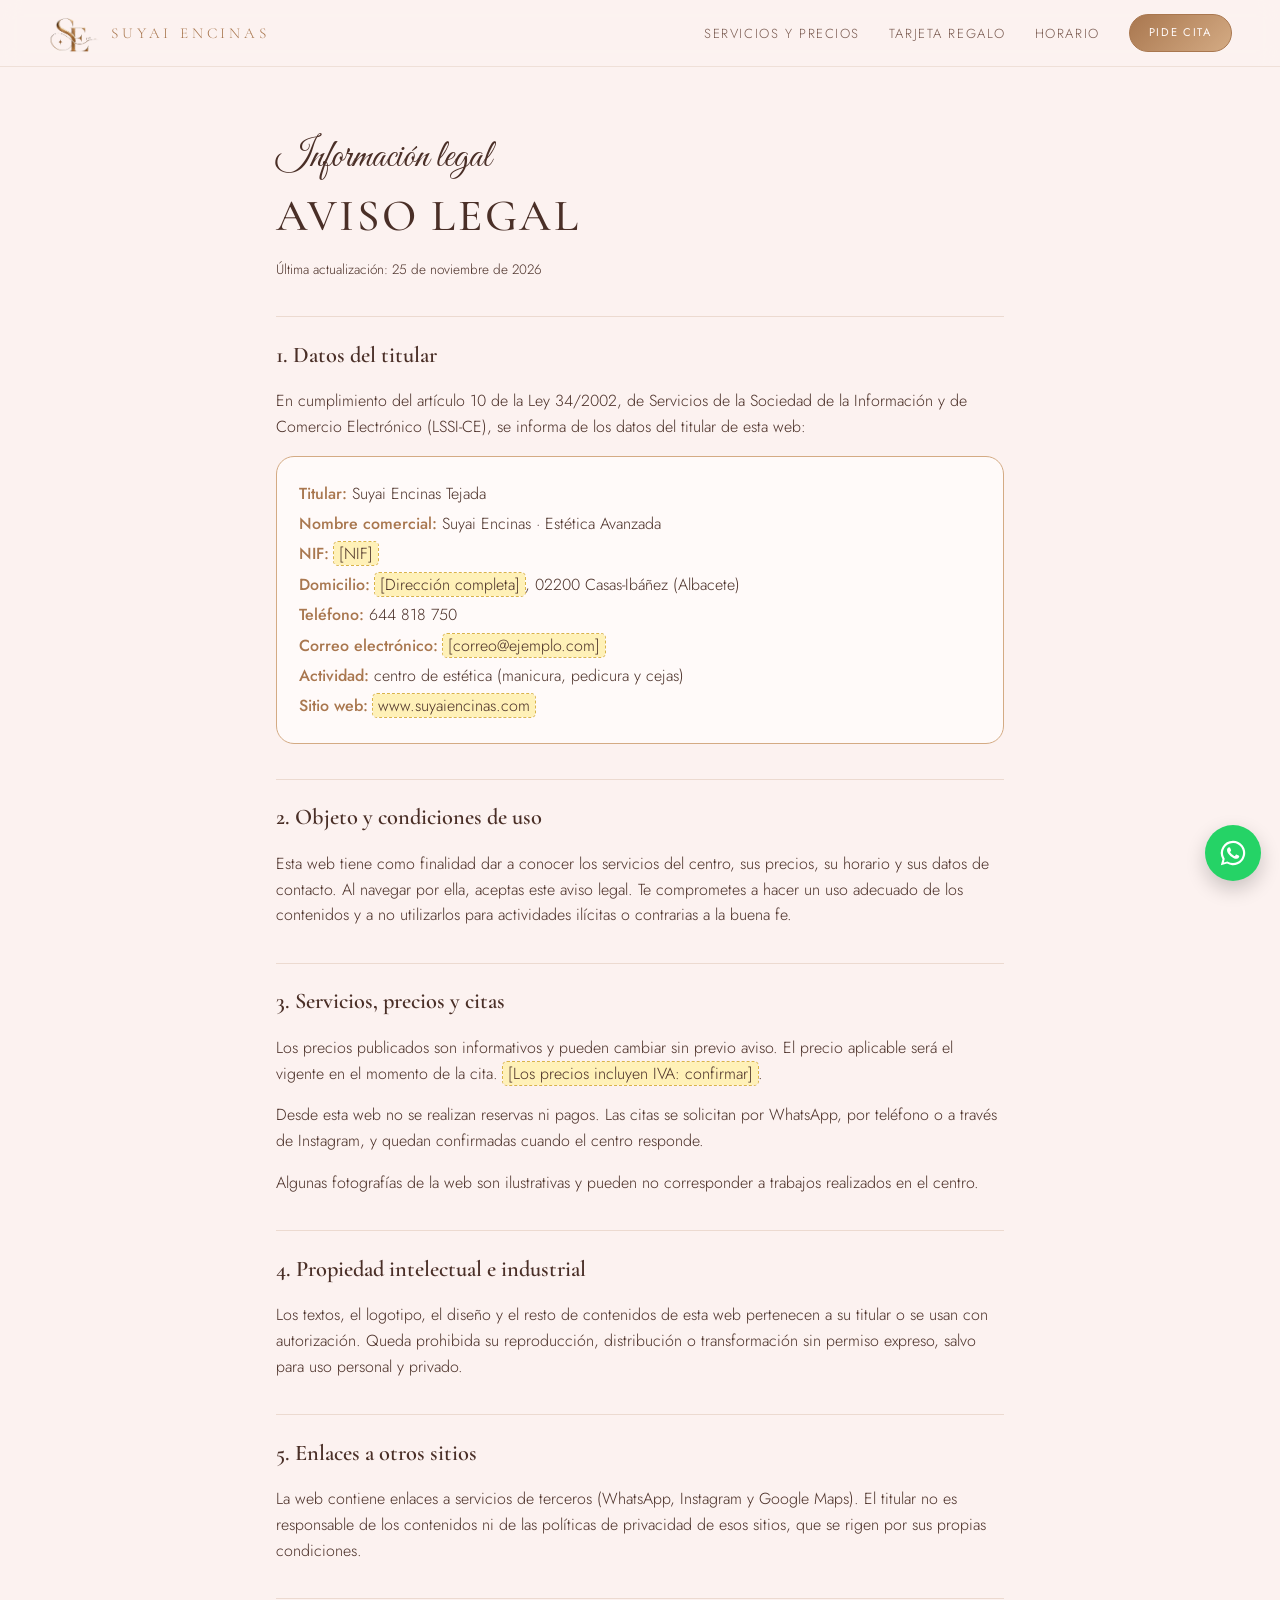
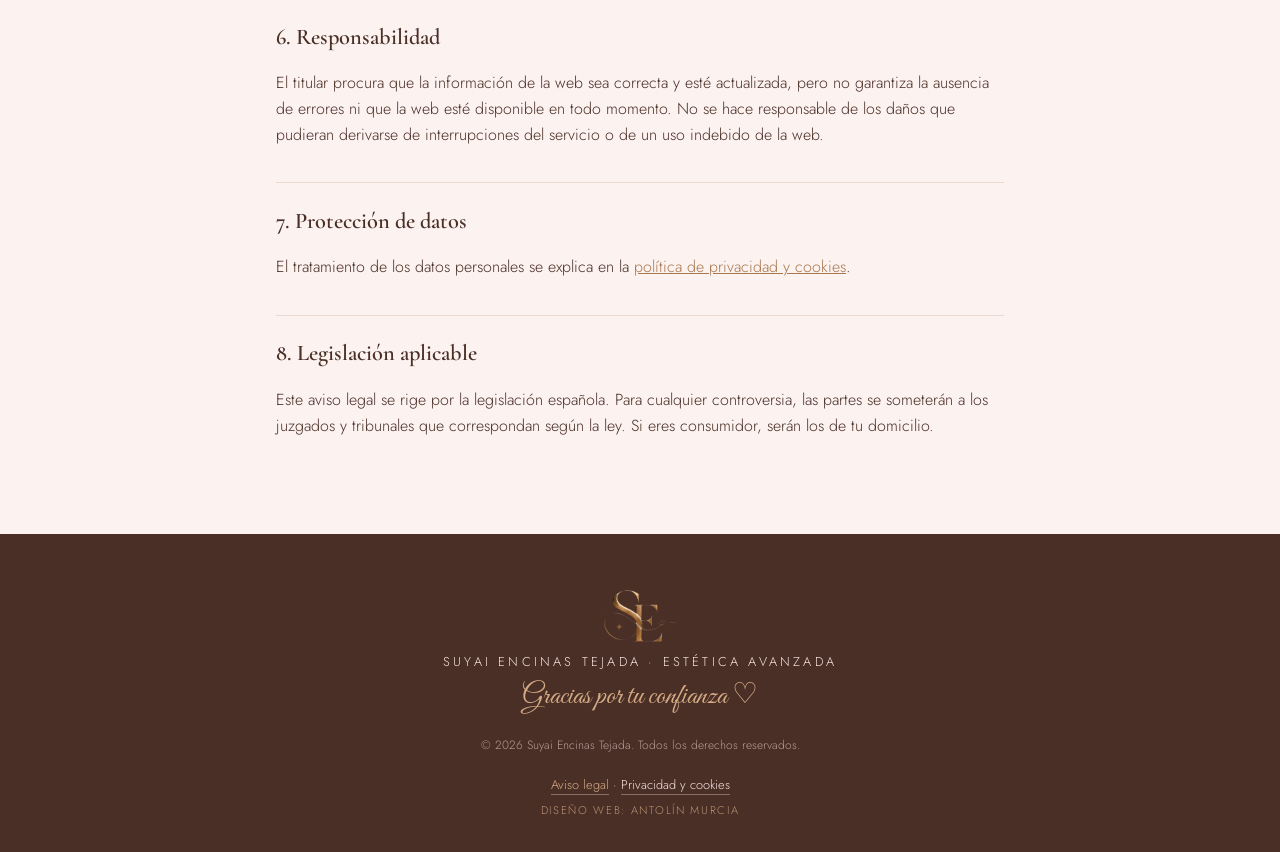
==== aviso-legal.html @ 0d61457f "first commit" ====
<!DOCTYPE html>
<html lang="es">
<head>
  <meta charset="UTF-8">
  <meta name="viewport" content="width=device-width, initial-scale=1.0">
  <title>Aviso legal · Suyai Encinas Estética Avanzada</title>
  <meta name="robots" content="noindex, follow">
  <link rel="preconnect" href="https://fonts.googleapis.com">
  <link rel="preconnect" href="https://fonts.gstatic.com" crossorigin>
  <link href="https://fonts.googleapis.com/css2?family=Cormorant+Garamond:ital,wght@0,400;0,500;0,600;1,400&family=Great+Vibes&family=Jost:wght@300;400;500&display=swap" rel="stylesheet">
  <link rel="icon" type="image/png" href="assets/img/ui/favicon.png">
  <link rel="stylesheet" href="assets/css/main.css">
</head>
<body class="legal-page">

  <!-- Datos por completar: los textos dentro de <mark class="dato"> -->

  <!-- ============ CABECERA (partials/header.html) ============ -->
  <div data-include="partials/header.html"></div>

  <main class="legal">
    <p class="script">Información legal</p>
    <h1>Aviso legal</h1>
    <p class="legal__updated">Última actualización: 25 de noviembre de 2026</p>

    <h2>1. Datos del titular</h2>
    <p>En cumplimiento del artículo 10 de la Ley 34/2002, de Servicios de la Sociedad de la Información y de Comercio Electrónico (LSSI-CE), se informa de los datos del titular de esta web:</p>
    <ul class="legal__data">
      <li><strong>Titular:</strong> Suyai Encinas Tejada</li>
      <li><strong>Nombre comercial:</strong> Suyai Encinas · Estética Avanzada</li>
      <li><strong>NIF:</strong> <mark class="dato">[NIF]</mark></li>
      <li><strong>Domicilio:</strong> <mark class="dato">[Dirección completa]</mark>, 02200 Casas-Ibáñez (Albacete)</li>
      <li><strong>Teléfono:</strong> 644 818 750</li>
      <li><strong>Correo electrónico:</strong> <mark class="dato">[correo@ejemplo.com]</mark></li>
      <li><strong>Actividad:</strong> centro de estética (manicura, pedicura y cejas)</li>
      <li><strong>Sitio web:</strong> <mark class="dato">www.suyaiencinas.com</mark></li>
    </ul>

    <h2>2. Objeto y condiciones de uso</h2>
    <p>Esta web tiene como finalidad dar a conocer los servicios del centro, sus precios, su horario y sus datos de contacto. Al navegar por ella, aceptas este aviso legal. Te comprometes a hacer un uso adecuado de los contenidos y a no utilizarlos para actividades ilícitas o contrarias a la buena fe.</p>

    <h2>3. Servicios, precios y citas</h2>
    <p>Los precios publicados son informativos y pueden cambiar sin previo aviso. El precio aplicable será el vigente en el momento de la cita. <mark class="dato">[Los precios incluyen IVA: confirmar]</mark>.</p>
    <p>Desde esta web no se realizan reservas ni pagos. Las citas se solicitan por WhatsApp, por teléfono o a través de Instagram, y quedan confirmadas cuando el centro responde.</p>
    <p>Algunas fotografías de la web son ilustrativas y pueden no corresponder a trabajos realizados en el centro.</p>

    <h2>4. Propiedad intelectual e industrial</h2>
    <p>Los textos, el logotipo, el diseño y el resto de contenidos de esta web pertenecen a su titular o se usan con autorización. Queda prohibida su reproducción, distribución o transformación sin permiso expreso, salvo para uso personal y privado.</p>

    <h2>5. Enlaces a otros sitios</h2>
    <p>La web contiene enlaces a servicios de terceros (WhatsApp, Instagram y Google Maps). El titular no es responsable de los contenidos ni de las políticas de privacidad de esos sitios, que se rigen por sus propias condiciones.</p>

    <h2>6. Responsabilidad</h2>
    <p>El titular procura que la información de la web sea correcta y esté actualizada, pero no garantiza la ausencia de errores ni que la web esté disponible en todo momento. No se hace responsable de los daños que pudieran derivarse de interrupciones del servicio o de un uso indebido de la web.</p>

    <h2>7. Protección de datos</h2>
    <p>El tratamiento de los datos personales se explica en la <a href="privacidad.html">política de privacidad y cookies</a>.</p>

    <h2>8. Legislación aplicable</h2>
    <p>Este aviso legal se rige por la legislación española. Para cualquier controversia, las partes se someterán a los juzgados y tribunales que correspondan según la ley. Si eres consumidor, serán los de tu domicilio.</p>
  </main>

  <!-- ============ PIE (partials/footer.html) ============ -->
  <div data-include="partials/footer.html"></div>

  <script src="assets/js/partials.js"></script>
  <script src="assets/js/main.js"></script>

</body>
</html>
---- assets/css/main.css ----
/* Hoja de estilos principal: la única que se enlaza en las páginas.
   Reúne todos los archivos de esta carpeta. El orden importa: variables y base primero. */

@import url("variables.css");
@import url("base.css");

/* Partes comunes */
@import url("nav.css");
@import url("footer.css");
@import url("whatsapp.css");

/* Página de inicio */
@import url("hero.css");
@import url("aviso.css");
@import url("servicios.css");
@import url("regalo.css");
@import url("horario.css");

/* Páginas legales */
@import url("legal.css");

/* En pausa: quitar el comentario si se reactivan los tratamientos Premium */
/* @import url("premium.css"); */
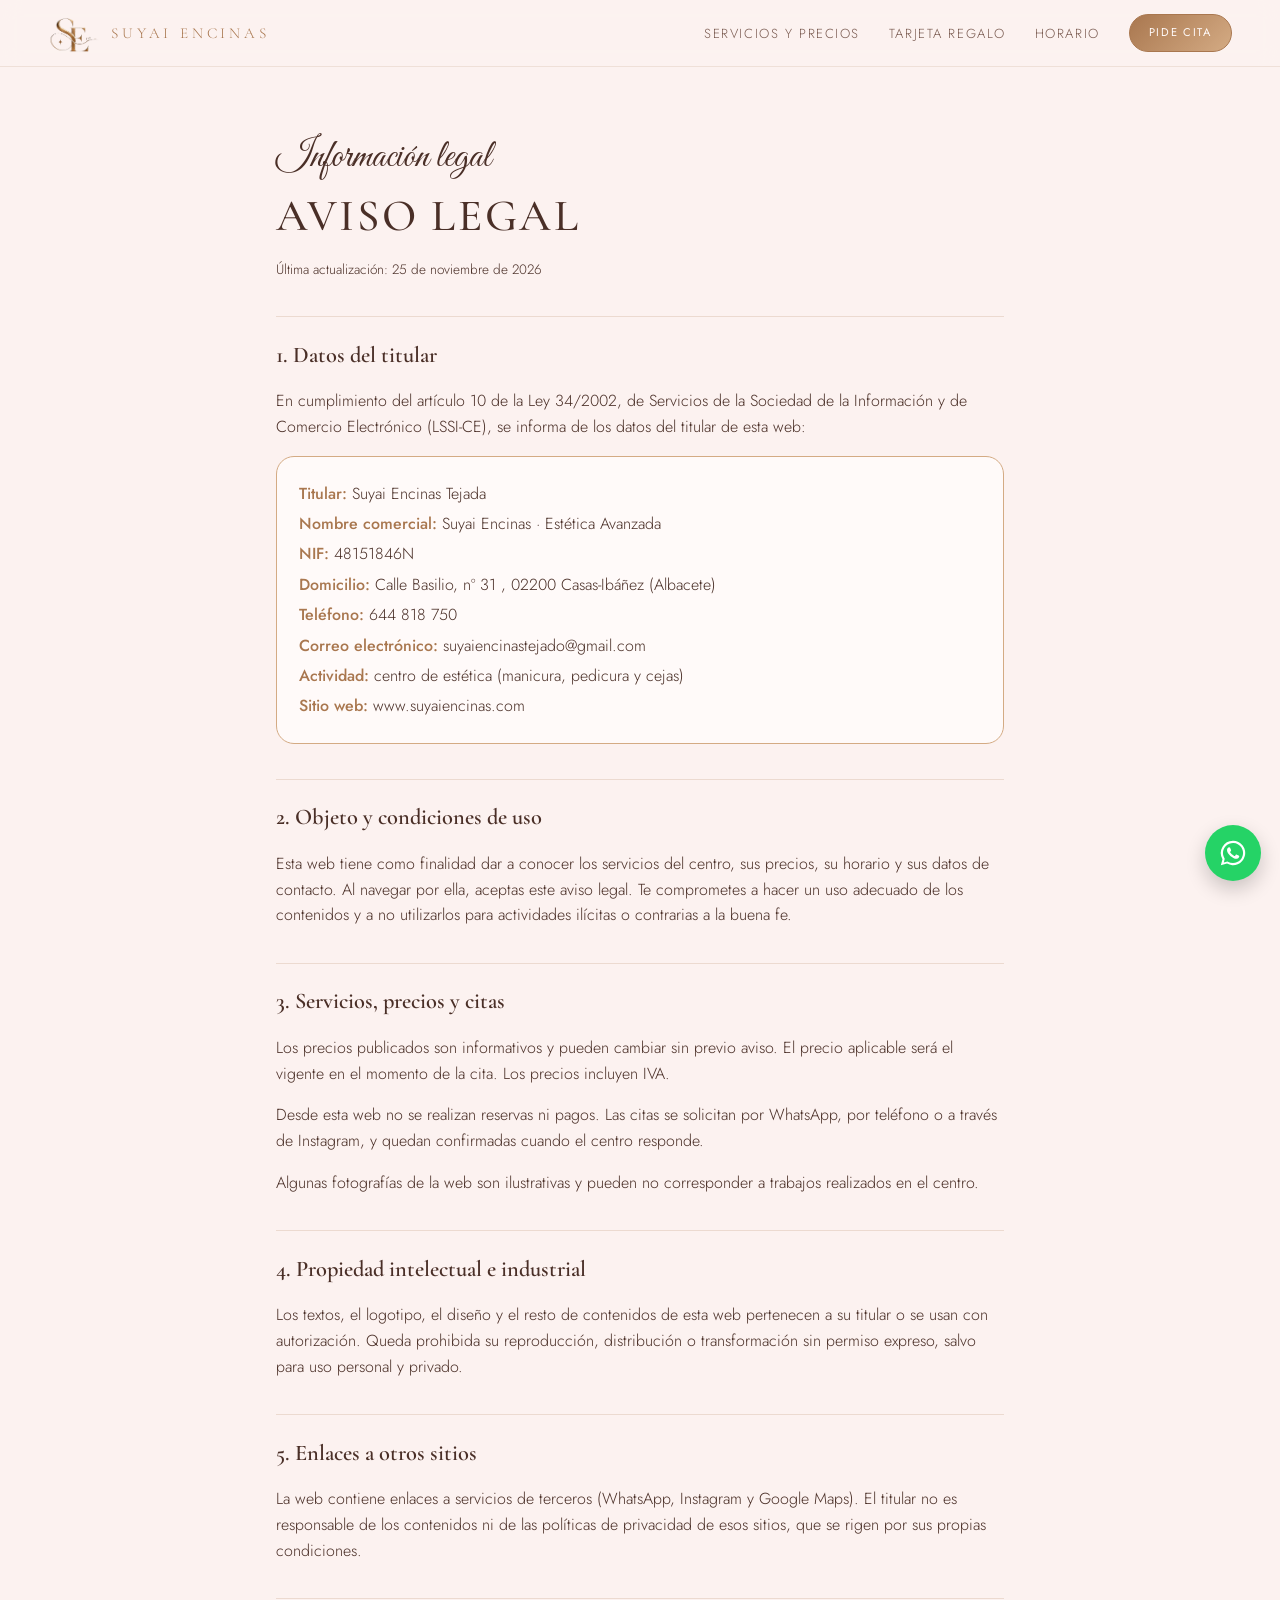
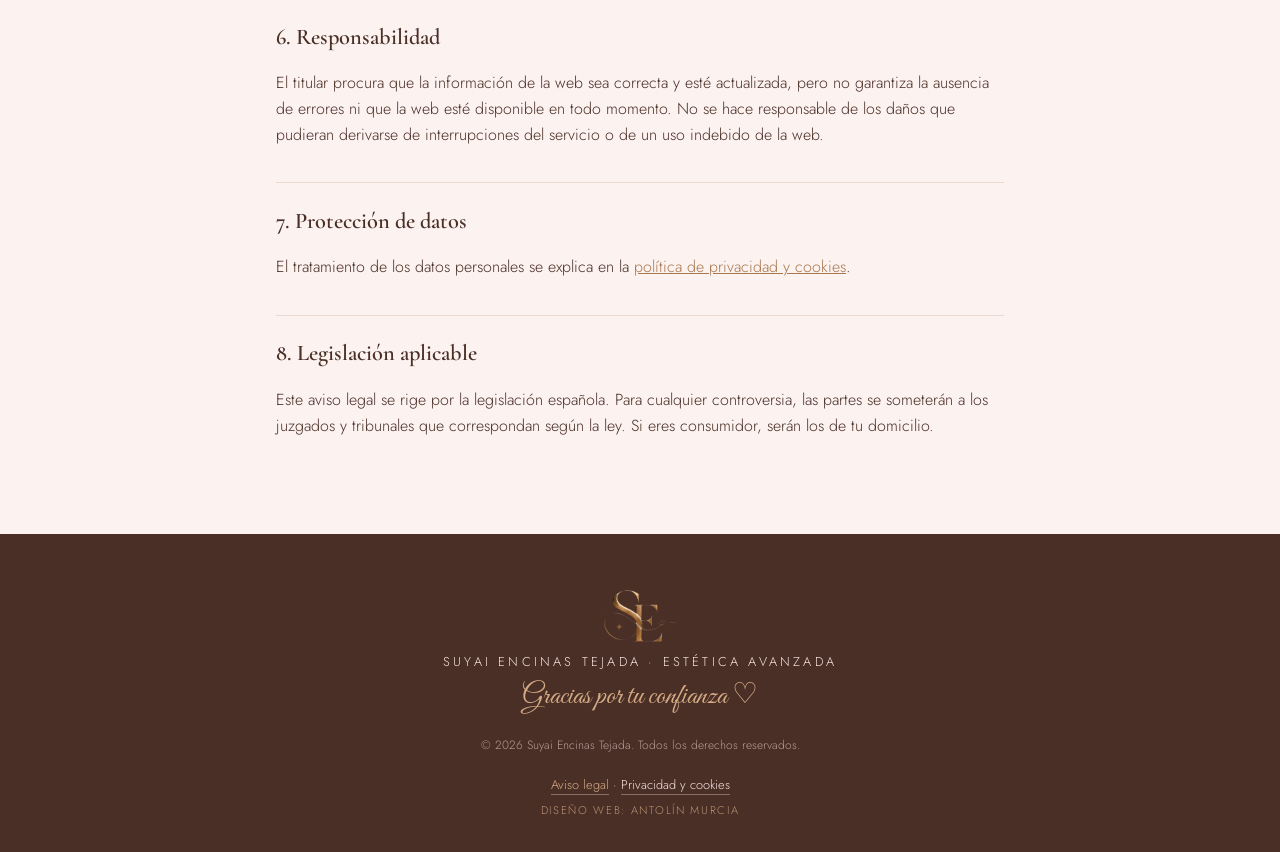
==== commit ded6783d: "second commit" ====
--- a/aviso-legal.html
+++ b/aviso-legal.html
@@ -13,7 +13,7 @@
 </head>
 <body class="legal-page">
 
-  <!-- Datos por completar: los textos dentro de <mark class="dato"> -->
+  <!-- Datos por completar: los textos dentro de   -->
 
   <!-- ============ CABECERA (partials/header.html) ============ -->
   <div data-include="partials/header.html"></div>
@@ -28,19 +28,19 @@
     <ul class="legal__data">
       <li><strong>Titular:</strong> Suyai Encinas Tejada</li>
       <li><strong>Nombre comercial:</strong> Suyai Encinas · Estética Avanzada</li>
-      <li><strong>NIF:</strong> <mark class="dato">[NIF]</mark></li>
-      <li><strong>Domicilio:</strong> <mark class="dato">[Dirección completa]</mark>, 02200 Casas-Ibáñez (Albacete)</li>
+      <li><strong>NIF:</strong>  48151846N </li>
+      <li><strong>Domicilio:</strong>  Calle Basilio, nº 31 , 02200 Casas-Ibáñez (Albacete)</li>
       <li><strong>Teléfono:</strong> 644 818 750</li>
-      <li><strong>Correo electrónico:</strong> <mark class="dato">[correo@ejemplo.com]</mark></li>
+      <li><strong>Correo electrónico:</strong>  suyaiencinastejado@gmail.com </li>
       <li><strong>Actividad:</strong> centro de estética (manicura, pedicura y cejas)</li>
-      <li><strong>Sitio web:</strong> <mark class="dato">www.suyaiencinas.com</mark></li>
+      <li><strong>Sitio web:</strong>  www.suyaiencinas.com </li>
     </ul>
 
     <h2>2. Objeto y condiciones de uso</h2>
     <p>Esta web tiene como finalidad dar a conocer los servicios del centro, sus precios, su horario y sus datos de contacto. Al navegar por ella, aceptas este aviso legal. Te comprometes a hacer un uso adecuado de los contenidos y a no utilizarlos para actividades ilícitas o contrarias a la buena fe.</p>
 
     <h2>3. Servicios, precios y citas</h2>
-    <p>Los precios publicados son informativos y pueden cambiar sin previo aviso. El precio aplicable será el vigente en el momento de la cita. <mark class="dato">[Los precios incluyen IVA: confirmar]</mark>.</p>
+    <p>Los precios publicados son informativos y pueden cambiar sin previo aviso. El precio aplicable será el vigente en el momento de la cita. Los precios incluyen IVA.</p>
     <p>Desde esta web no se realizan reservas ni pagos. Las citas se solicitan por WhatsApp, por teléfono o a través de Instagram, y quedan confirmadas cuando el centro responde.</p>
     <p>Algunas fotografías de la web son ilustrativas y pueden no corresponder a trabajos realizados en el centro.</p>
 
